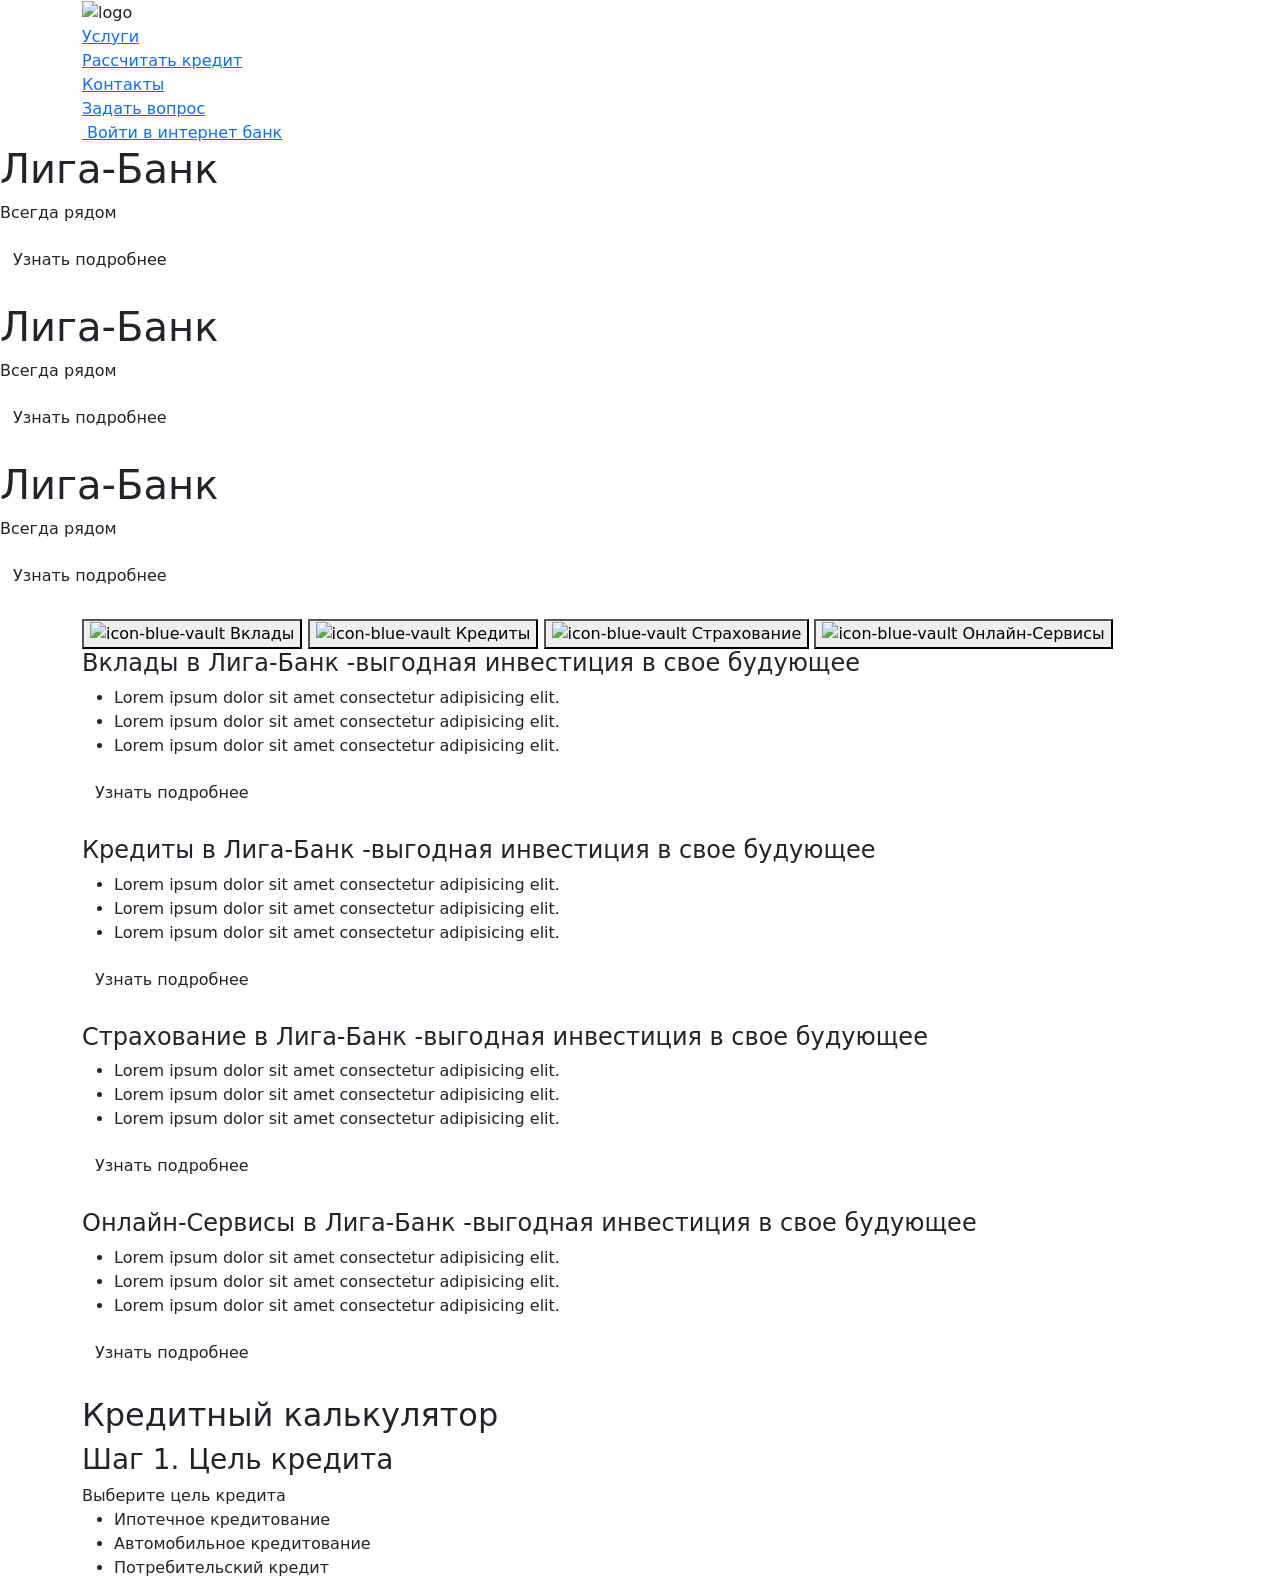
==== index.html @ d8b1f9e7 "Add files via upload" ====
<!DOCTYPE html>
<html lang="en">

<head>
    <meta charset="UTF-8">
    <meta http-equiv="X-UA-Compatible" content="IE=edge">
    <meta name="viewport" content="width=device-width, initial-scale=1.0">
    <title>liga-bank</title>
    <link href="https://cdn.jsdelivr.net/npm/bootstrap@5.0.2/dist/css/bootstrap.min.css" rel="stylesheet"
        integrity="sha384-EVSTQN3/azprG1Anm3QDgpJLIm9Nao0Yz1ztcQTwFspd3yD65VohhpuuCOmLASjC" crossorigin="anonymous">
    <link rel="stylesheet" href="/assets/style/index.css">

</head>

<body>
    <div class="header">
        <div class="header-nav">
            <div class="container">
                <div class="logo">
                    <img src="/assets/images/svg/logo.svg" alt="logo">
                </div>
                <div class="menu-btns">
                    <div class="menu-item">
                        <a href="#" class="nav">Услуги</a>
                    </div>
                    <div class="menu-item">
                        <a href="#" class="nav">Рассчитать кредит</a>
                    </div>
                    <div class="menu-item">
                        <a href="#" class="nav">Контакты</a>
                    </div>
                    <div class="menu-item">
                        <a href="#" class="nav">Задать вопрос</a>
                    </div>
                </div>
                <div class="log-in-btn">
                    <a href="#">
                        <img src="/assets/images/svg/mobile.svg" alt="" srcset="">
                        Войти в интернет банк
                    </a>
                </div>
            </div>
        </div>

        <div class="header-content">
            <!-- <div id="carouselExampleIndicators" class="carousel slide" data-ride="carousel">
                <ol class="carousel-indicators">
                    <li data-target="#carouselExampleIndicators" data-slide-to="0" class="active"></li>
                    <li data-target="#carouselExampleIndicators" data-slide-to="1"></li>
                    <li data-target="#carouselExampleIndicators" data-slide-to="2"></li>
                </ol>
                <div class="carousel-inner">
                    <div class="carousel-item active">
                        <img class="d-block w-100" src="/assets/images/bg-map@1x.jpg" alt="First slide">
                    </div>
                    <div class="carousel-item">
                        <img class="d-block w-100" src="/assets/images/bg-map@1x.jpg" alt="Second slide">
                    </div>
                    <div class="carousel-item">
                        <img class="d-block w-100" src="/assets/images/bg-map@1x.jpg" alt="Third slide">
                    </div>
                </div>
                <a class="carousel-control-prev" href="#carouselExampleIndicators" role="button" data-slide="prev">
                    <span class="carousel-control-prev-icon" aria-hidden="true"></span>
                 </a>
                <a class="carousel-control-next" href="#carouselExampleIndicators" role="button" data-slide="next">
                    <span class="carousel-control-next-icon" aria-hidden="true"></span>
                 </a>
            </div> -->

            <swiper-container class="mySwiper" init="false">
                <swiper-slide>
                    <div class="slider-block">
                        <div class="slider-block-left">
                            <h1>Лига-Банк</h1>
                            <p class="subtitle">Всегда рядом</p>
                            <div class="btn blue-btn">
                                Узнать подробнее
                            </div>
                        </div>
                        <img src="/assets/images/slider-bg-girl@2x.jpg" alt="" srcset="">
                    </div>
                </swiper-slide>
                <swiper-slide>
                    <div class="slider-block">
                        <div class="slider-block-left">
                            <h1>Лига-Банк</h1>
                            <p class="subtitle">Всегда рядом</p>
                            <div class="btn blue-btn">
                                Узнать подробнее
                            </div>
                        </div>
                        <img src="/assets/images/slider-bg-girl@2x.jpg" alt="" srcset="">
                    </div>
                </swiper-slide>
                <swiper-slide>
                    <div class="slider-block">
                        <div class="slider-block-left">
                            <h1>Лига-Банк</h1>
                            <p class="subtitle">Всегда рядом</p>
                            <div class="btn blue-btn">
                                Узнать подробнее
                            </div>
                        </div>
                        <img src="/assets/images/slider-bg-girl@2x.jpg" alt="" srcset="">
                    </div>
                </swiper-slide>
            </swiper-container>


        </div>
    </div>

    <div class="tab-container">
        <div class="container">
            <div class="tab">
                <button class="tablinks" onclick="openCity(event, 'Vklad')" id="defaultOpen">
                    <img src="/assets/images/svg/icon-blue-vault.svg" alt="icon-blue-vault" srcset="">
                    Вклады
                </button>
                <button class="tablinks" onclick="openCity(event, 'Credit')">
                    <img src="/assets/images/svg/icon-blue-cards.svg" alt="icon-blue-vault" srcset="">
                    Кредиты
                </button>
                <button class="tablinks" onclick="openCity(event, 'strahovanie')">
                    <img src="/assets/images/svg/icon-blue-security.svg" alt="icon-blue-vault" srcset="">
                    Страхование
                </button>
                <button class="tablinks" onclick="openCity(event, 'online')">
                    <img src="/assets/images/svg/icon-blue-phone.svg" alt="icon-blue-vault" srcset="">
                    Онлайн-Сервисы
                </button>
            </div>

            <div id="Vklad" class="tabcontent">
                <div class="tab-content-block">
                    <div class="left-area-tab-content">
                        <h4>Вклады в Лига-Банк -выгодная инвестиция в свое будующее</h4>
                        <ul>
                            <li>Lorem ipsum dolor sit amet consectetur adipisicing elit. </li>
                            <li>Lorem ipsum dolor sit amet consectetur adipisicing elit. </li>
                            <li>Lorem ipsum dolor sit amet consectetur adipisicing elit. </li>
                        </ul>
                        <div class="btn blue-btn">
                            Узнать подробнее
                        </div>
                    </div>
                    <img src="/assets/images/content/tab-piggybank-desctop@2x.webp" alt="">

                </div>
            </div>

            <div id="Credit" class="tabcontent">
                <div class="tab-content-block">
                    <div class="left-area-tab-content">
                        <h4>Кредиты в Лига-Банк -выгодная инвестиция в свое будующее</h4>
                        <ul>
                            <li>Lorem ipsum dolor sit amet consectetur adipisicing elit. </li>
                            <li>Lorem ipsum dolor sit amet consectetur adipisicing elit. </li>
                            <li>Lorem ipsum dolor sit amet consectetur adipisicing elit. </li>
                        </ul>
                        <div class="btn blue-btn">
                            Узнать подробнее
                        </div>
                    </div>
                    <img src="/assets/images/content/tab-piggybank-desctop@2x.webp" alt="">

                </div>
            </div>

            <div id="strahovanie" class="tabcontent">
                <div class="tab-content-block">
                    <div class="left-area-tab-content">
                        <h4>Страхование в Лига-Банк -выгодная инвестиция в свое будующее</h4>
                        <ul>
                            <li>Lorem ipsum dolor sit amet consectetur adipisicing elit. </li>
                            <li>Lorem ipsum dolor sit amet consectetur adipisicing elit. </li>
                            <li>Lorem ipsum dolor sit amet consectetur adipisicing elit. </li>
                        </ul>
                        <div class="btn blue-btn">
                            Узнать подробнее
                        </div>
                    </div>
                    <img src="/assets/images/content/tab-piggybank-desctop@2x.webp" alt="">

                </div>
            </div>
            <div id="online" class="tabcontent">
                <div class="tab-content-block">
                    <div class="left-area-tab-content">
                        <h4> Онлайн-Сервисы в Лига-Банк -выгодная инвестиция в свое будующее</h4>
                        <ul>
                            <li>Lorem ipsum dolor sit amet consectetur adipisicing elit. </li>
                            <li>Lorem ipsum dolor sit amet consectetur adipisicing elit. </li>
                            <li>Lorem ipsum dolor sit amet consectetur adipisicing elit. </li>
                        </ul>
                        <div class="btn blue-btn">
                            Узнать подробнее
                        </div>
                    </div>
                    <img src="/assets/images/content/tab-piggybank-desctop@2x.webp" alt="">

                </div>
            </div>
        </div>
    </div>
    <div class="container calc" id="calc">
        <h2>Кредитный калькулятор</h2>

        <div class="calc__flex" id="calc__flex">
            <!-- Шаги калькулятора -->
            <div class="calc__step">


                <!-- Шаг 1 -->
                <div class="calc__step-target">
                    <h3>Шаг 1. Цель кредита</h3>

                    <div class="dropdown">
                        <span>Выберите цель кредита</span>
                        <input type="hidden" id="dropdown-input">
                        <ul class="dropdown__menu">
                            <li id="credit-realty">Ипотечное кредитование</li>
                            <li id="credit-auto">Автомобильное кредитование</li>
                            <li id="credit-user">Потребительский кредит</li>
                        </ul>
                    </div>

                </div>

                <!-- Шаг 2 -->
                <div class="calc__step-parametrs visually-hidden" id="calc-step2">
                    <h3>Шаг 2. Введите параметры кредита</h3>

                    <div class="calc__step-parametrs-wrap">
                        <p id="calc-title"></p>
                        <!-- <div class=""> -->
                        <div class="calc__step-parametrs-input">
                            <button class="calc__step-parametrs-minus" id="calc-minus">&minus;</button>
                            <button class="calc__step-parametrs-plus" id="calc-plus">&plus;</button>
                            <input type="number" id="calc-realty" placeholder="2 000 000 рублей">
                        </div>
                        <span id="calc-realty-error"></span>
                        <!-- </div> -->
                        <span id="calc-cost"></span>
                    </div>

                    <div class="calc__firstpay-wrap" id="calc-firstpay-wrap">
                        <p>Первоначальный взнос</p>
                        <input type="number" id="calc-firstpay" placeholder="200 000 рублей">
                        <input type="range" id="calc-firstpay-range">
                        <span id="calc-firstpay-value"></span>
                        <span>%</span>
                    </div>

                    <div class="calc__step-date">
                        <p>Срок кредитования</p>
                        <input id="calc-date" type="text" placeholder="5 лет">
                        <input id="calc-date-range" type="range">
                        <div class="calc__step-date-value">
                            <span id="calc-date-first">лет</span>
                            <span id="calc-date-last">30лет</span>
                        </div>

                    </div>

                    <div class="calc__step-checkbox">
                        <input type="checkbox" id="calc-extra-capital">
                        <label for="calc-extra-capital">Использовать материнский капитал</label>
                    </div>
                    <div class="calc__step-checkbox">
                        <input type="checkbox" id="calc-extra-kacko">
                        <label for="calc-extra-kacko">Оформить КАСКО в нашем банке</label>
                    </div>
                    <div class="calc__step-checkbox">
                        <input type="checkbox" id="calc-extra-life">
                        <label for="calc-extra-life">Оформить Страхование жизни в нашем банке</label>
                    </div>
                    <div class="calc__step-checkbox">
                        <input type="checkbox" id="calc-extra-project">
                        <label for="calc-extra-project">Участник зарплатного проекта нашего банка</label>
                    </div>
                </div>
            </div>

            <!-- Наше предложение SUCCESS-->
            <div class="calc__offer-success visually-hidden" id="offer-success">
                <h3>Наше предложение</h3>

                <div class="calc__offer-wrap">
                    <div class="calc__offer-item">
                        <p id="calc-offer-sum"> </p>
                        <span id="offer-success-text"></span>
                    </div>

                    <div class="calc__offer-item">
                        <p id="calc-offer-proc"> </p>
                        <span>Процентная ставка</span>
                    </div>

                    <div class="calc__offer-item">
                        <p id="calc-offer-monthpay"></p>
                        <span>Ежемесячный платеж</span>
                    </div>

                    <div class="calc__offer-item">
                        <p id="calc-offer-monthprofit"></p>
                        <span>Необходимый доход</span>
                    </div>
                </div>

                <button class="btn calc__offer-btn" id="offer-btn">Оформить заявку</button>
            </div>

            <!-- Наше предложение FAILED-->
            <div class="calc__offer-failed visually-hidden" id="offer-failed">
                <p id="offer-failed-text"></p>
                <span>Попробуйте использовать другие параметры для расчета</span>
            </div>
        </div>

        <!-- Шаг 3 -->
        <div class="calc__request visually-hidden" id="request">
            <h3>Шаг 3. Оформление заявки</h3>

            <div class="calc__request-wrap" id="request-wrap"></div>

            <!-- Форма для обратной связи -->
            <div class="calc__request-form">
                <form action="#" id="request-form">
                    <label for="name"></label>
                    <input id="name" type="text" placeholder="ФИО" required="">

                    <label for="phone"></label>
                    <input id="phone" type="tel" placeholder="Телефон" required="">

                    <label for="email"></label>
                    <input id="email" type="email" placeholder="E-mail" required="">
                    <button class="btn calc__request-btn" id="request-btn" type="submit">Отправить</button>
                </form>
            </div>
        </div>

        <!-- Спасибо за обращение -->
        <div class="calc__overlay visually-hidden" id="offer-overlay">
            <div class="calc__overlay-close" id="close-overlay"></div>
            <p>Спасибо за обращение в наш банк.</p>
            <span>Наш менеджер скоро свяжется с вами по указанному номеру телефона.</span>
        </div>
    </div>

    <script src="/assets/script/index.js"></script>
    <script src="https://cdn.jsdelivr.net/npm/swiper@11/swiper-element-bundle.min.js"></script>
    <script>
        const swiperEl = document.querySelector('swiper-container')

        const params = {
            injectStyles: [`
          .swiper-pagination-bullet {
            width: 10px;
            height: 10px;
            text-align: center;
            line-height: 20px;
            font-size: 12px;
            color: #000;
            opacity: 1;
            background: rgba(0, 0, 0, 0.2);
          }
    
          .swiper-pagination-bullet-active {
            color: #fff;
            background: #007aff;
          }
          `],
            pagination: {
                clickable: true,
                renderBullet: function (index, className) {
                    return '<span class="' + className + '">' + "</span>";
                },
            },
        }

        Object.assign(swiperEl, params)

        swiperEl.initialize();
    </script>
    <script src="https://cdn.jsdelivr.net/npm/popper.js@1.12.9/dist/umd/popper.min.js"
        integrity="sha384-ApNbgh9B+Y1QKtv3Rn7W3mgPxhU9K/ScQsAP7hUibX39j7fakFPskvXusvfa0b4Q"
        crossorigin="anonymous"></script>
    <script src="https://cdn.jsdelivr.net/npm/bootstrap@4.0.0/dist/js/bootstrap.min.js"
        integrity="sha384-JZR6Spejh4U02d8jOt6vLEHfe/JQGiRRSQQxSfFWpi1MquVdAyjUar5+76PVCmYl"
        crossorigin="anonymous"></script>
    <script src="https://cdn.jsdelivr.net/npm/swiper@11/swiper-element-bundle.min.js"></script>

</body>

</html>
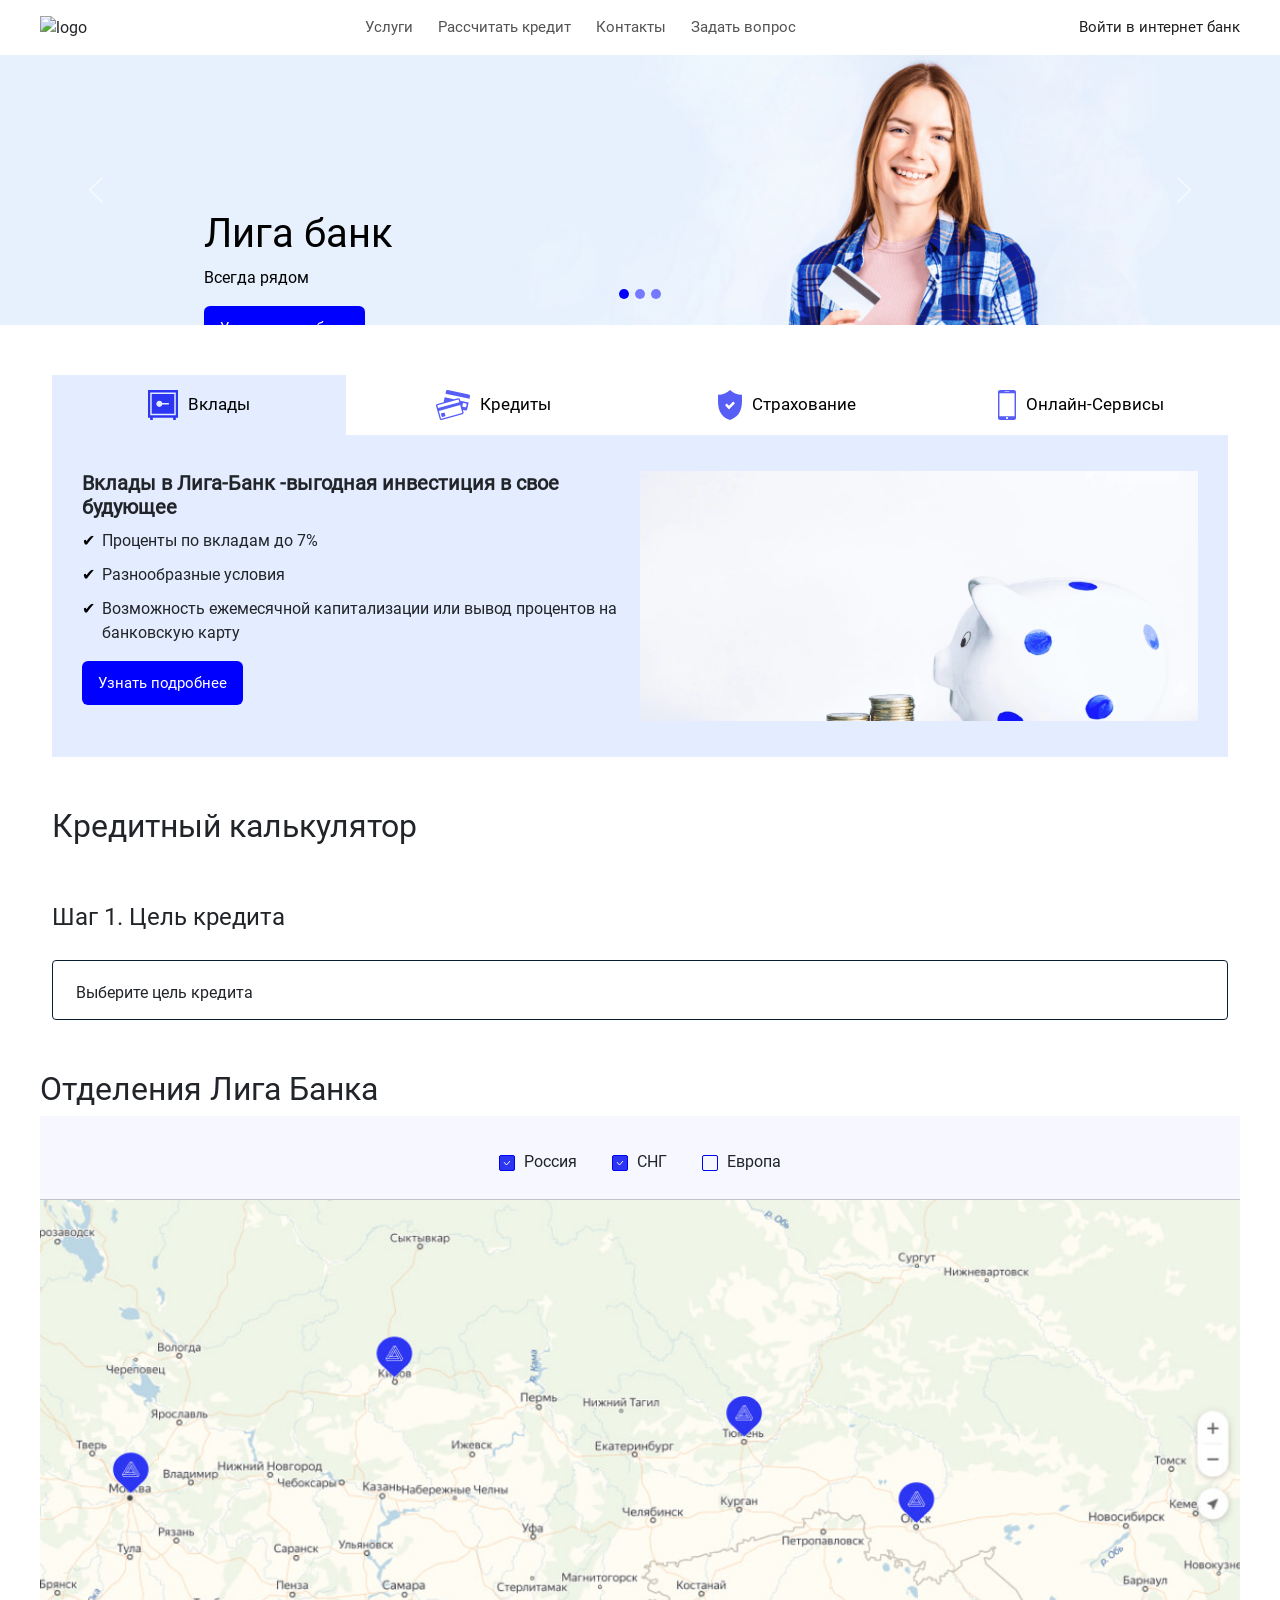
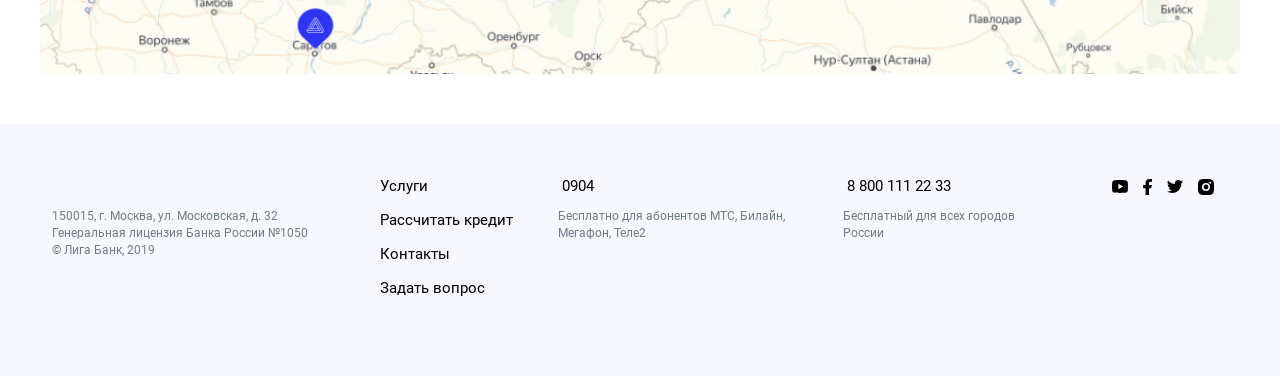
==== commit 1b4a716b: "Add files via upload" ====
--- a/index.html
+++ b/index.html
@@ -1,397 +1,626 @@
-<!DOCTYPE html>
-<html lang="en">
-
-<head>
-    <meta charset="UTF-8">
-    <meta http-equiv="X-UA-Compatible" content="IE=edge">
-    <meta name="viewport" content="width=device-width, initial-scale=1.0">
-    <title>liga-bank</title>
-    <link href="https://cdn.jsdelivr.net/npm/bootstrap@5.0.2/dist/css/bootstrap.min.css" rel="stylesheet"
-        integrity="sha384-EVSTQN3/azprG1Anm3QDgpJLIm9Nao0Yz1ztcQTwFspd3yD65VohhpuuCOmLASjC" crossorigin="anonymous">
-    <link rel="stylesheet" href="/assets/style/index.css">
-
-</head>
-
-<body>
-    <div class="header">
-        <div class="header-nav">
-            <div class="container">
-                <div class="logo">
-                    <img src="/assets/images/svg/logo.svg" alt="logo">
-                </div>
-                <div class="menu-btns">
-                    <div class="menu-item">
-                        <a href="#" class="nav">Услуги</a>
-                    </div>
-                    <div class="menu-item">
-                        <a href="#" class="nav">Рассчитать кредит</a>
-                    </div>
-                    <div class="menu-item">
-                        <a href="#" class="nav">Контакты</a>
-                    </div>
-                    <div class="menu-item">
-                        <a href="#" class="nav">Задать вопрос</a>
-                    </div>
-                </div>
-                <div class="log-in-btn">
-                    <a href="#">
-                        <img src="/assets/images/svg/mobile.svg" alt="" srcset="">
-                        Войти в интернет банк
-                    </a>
-                </div>
-            </div>
-        </div>
-
-        <div class="header-content">
-            <!-- <div id="carouselExampleIndicators" class="carousel slide" data-ride="carousel">
-                <ol class="carousel-indicators">
-                    <li data-target="#carouselExampleIndicators" data-slide-to="0" class="active"></li>
-                    <li data-target="#carouselExampleIndicators" data-slide-to="1"></li>
-                    <li data-target="#carouselExampleIndicators" data-slide-to="2"></li>
-                </ol>
-                <div class="carousel-inner">
-                    <div class="carousel-item active">
-                        <img class="d-block w-100" src="/assets/images/bg-map@1x.jpg" alt="First slide">
-                    </div>
-                    <div class="carousel-item">
-                        <img class="d-block w-100" src="/assets/images/bg-map@1x.jpg" alt="Second slide">
-                    </div>
-                    <div class="carousel-item">
-                        <img class="d-block w-100" src="/assets/images/bg-map@1x.jpg" alt="Third slide">
-                    </div>
-                </div>
-                <a class="carousel-control-prev" href="#carouselExampleIndicators" role="button" data-slide="prev">
-                    <span class="carousel-control-prev-icon" aria-hidden="true"></span>
-                 </a>
-                <a class="carousel-control-next" href="#carouselExampleIndicators" role="button" data-slide="next">
-                    <span class="carousel-control-next-icon" aria-hidden="true"></span>
-                 </a>
-            </div> -->
-
-            <swiper-container class="mySwiper" init="false">
-                <swiper-slide>
-                    <div class="slider-block">
-                        <div class="slider-block-left">
-                            <h1>Лига-Банк</h1>
-                            <p class="subtitle">Всегда рядом</p>
-                            <div class="btn blue-btn">
-                                Узнать подробнее
-                            </div>
-                        </div>
-                        <img src="/assets/images/slider-bg-girl@2x.jpg" alt="" srcset="">
-                    </div>
-                </swiper-slide>
-                <swiper-slide>
-                    <div class="slider-block">
-                        <div class="slider-block-left">
-                            <h1>Лига-Банк</h1>
-                            <p class="subtitle">Всегда рядом</p>
-                            <div class="btn blue-btn">
-                                Узнать подробнее
-                            </div>
-                        </div>
-                        <img src="/assets/images/slider-bg-girl@2x.jpg" alt="" srcset="">
-                    </div>
-                </swiper-slide>
-                <swiper-slide>
-                    <div class="slider-block">
-                        <div class="slider-block-left">
-                            <h1>Лига-Банк</h1>
-                            <p class="subtitle">Всегда рядом</p>
-                            <div class="btn blue-btn">
-                                Узнать подробнее
-                            </div>
-                        </div>
-                        <img src="/assets/images/slider-bg-girl@2x.jpg" alt="" srcset="">
-                    </div>
-                </swiper-slide>
-            </swiper-container>
-
-
-        </div>
-    </div>
-
-    <div class="tab-container">
-        <div class="container">
-            <div class="tab">
-                <button class="tablinks" onclick="openCity(event, 'Vklad')" id="defaultOpen">
-                    <img src="/assets/images/svg/icon-blue-vault.svg" alt="icon-blue-vault" srcset="">
-                    Вклады
-                </button>
-                <button class="tablinks" onclick="openCity(event, 'Credit')">
-                    <img src="/assets/images/svg/icon-blue-cards.svg" alt="icon-blue-vault" srcset="">
-                    Кредиты
-                </button>
-                <button class="tablinks" onclick="openCity(event, 'strahovanie')">
-                    <img src="/assets/images/svg/icon-blue-security.svg" alt="icon-blue-vault" srcset="">
-                    Страхование
-                </button>
-                <button class="tablinks" onclick="openCity(event, 'online')">
-                    <img src="/assets/images/svg/icon-blue-phone.svg" alt="icon-blue-vault" srcset="">
-                    Онлайн-Сервисы
-                </button>
-            </div>
-
-            <div id="Vklad" class="tabcontent">
-                <div class="tab-content-block">
-                    <div class="left-area-tab-content">
-                        <h4>Вклады в Лига-Банк -выгодная инвестиция в свое будующее</h4>
-                        <ul>
-                            <li>Lorem ipsum dolor sit amet consectetur adipisicing elit. </li>
-                            <li>Lorem ipsum dolor sit amet consectetur adipisicing elit. </li>
-                            <li>Lorem ipsum dolor sit amet consectetur adipisicing elit. </li>
-                        </ul>
-                        <div class="btn blue-btn">
-                            Узнать подробнее
-                        </div>
-                    </div>
-                    <img src="/assets/images/content/tab-piggybank-desctop@2x.webp" alt="">
-
-                </div>
-            </div>
-
-            <div id="Credit" class="tabcontent">
-                <div class="tab-content-block">
-                    <div class="left-area-tab-content">
-                        <h4>Кредиты в Лига-Банк -выгодная инвестиция в свое будующее</h4>
-                        <ul>
-                            <li>Lorem ipsum dolor sit amet consectetur adipisicing elit. </li>
-                            <li>Lorem ipsum dolor sit amet consectetur adipisicing elit. </li>
-                            <li>Lorem ipsum dolor sit amet consectetur adipisicing elit. </li>
-                        </ul>
-                        <div class="btn blue-btn">
-                            Узнать подробнее
-                        </div>
-                    </div>
-                    <img src="/assets/images/content/tab-piggybank-desctop@2x.webp" alt="">
-
-                </div>
-            </div>
-
-            <div id="strahovanie" class="tabcontent">
-                <div class="tab-content-block">
-                    <div class="left-area-tab-content">
-                        <h4>Страхование в Лига-Банк -выгодная инвестиция в свое будующее</h4>
-                        <ul>
-                            <li>Lorem ipsum dolor sit amet consectetur adipisicing elit. </li>
-                            <li>Lorem ipsum dolor sit amet consectetur adipisicing elit. </li>
-                            <li>Lorem ipsum dolor sit amet consectetur adipisicing elit. </li>
-                        </ul>
-                        <div class="btn blue-btn">
-                            Узнать подробнее
-                        </div>
-                    </div>
-                    <img src="/assets/images/content/tab-piggybank-desctop@2x.webp" alt="">
-
-                </div>
-            </div>
-            <div id="online" class="tabcontent">
-                <div class="tab-content-block">
-                    <div class="left-area-tab-content">
-                        <h4> Онлайн-Сервисы в Лига-Банк -выгодная инвестиция в свое будующее</h4>
-                        <ul>
-                            <li>Lorem ipsum dolor sit amet consectetur adipisicing elit. </li>
-                            <li>Lorem ipsum dolor sit amet consectetur adipisicing elit. </li>
-                            <li>Lorem ipsum dolor sit amet consectetur adipisicing elit. </li>
-                        </ul>
-                        <div class="btn blue-btn">
-                            Узнать подробнее
-                        </div>
-                    </div>
-                    <img src="/assets/images/content/tab-piggybank-desctop@2x.webp" alt="">
-
-                </div>
-            </div>
-        </div>
-    </div>
-    <div class="container calc" id="calc">
-        <h2>Кредитный калькулятор</h2>
-
-        <div class="calc__flex" id="calc__flex">
-            <!-- Шаги калькулятора -->
-            <div class="calc__step">
-
-
-                <!-- Шаг 1 -->
-                <div class="calc__step-target">
-                    <h3>Шаг 1. Цель кредита</h3>
-
-                    <div class="dropdown">
-                        <span>Выберите цель кредита</span>
-                        <input type="hidden" id="dropdown-input">
-                        <ul class="dropdown__menu">
-                            <li id="credit-realty">Ипотечное кредитование</li>
-                            <li id="credit-auto">Автомобильное кредитование</li>
-                            <li id="credit-user">Потребительский кредит</li>
-                        </ul>
-                    </div>
-
-                </div>
-
-                <!-- Шаг 2 -->
-                <div class="calc__step-parametrs visually-hidden" id="calc-step2">
-                    <h3>Шаг 2. Введите параметры кредита</h3>
-
-                    <div class="calc__step-parametrs-wrap">
-                        <p id="calc-title"></p>
-                        <!-- <div class=""> -->
-                        <div class="calc__step-parametrs-input">
-                            <button class="calc__step-parametrs-minus" id="calc-minus">&minus;</button>
-                            <button class="calc__step-parametrs-plus" id="calc-plus">&plus;</button>
-                            <input type="number" id="calc-realty" placeholder="2 000 000 рублей">
-                        </div>
-                        <span id="calc-realty-error"></span>
-                        <!-- </div> -->
-                        <span id="calc-cost"></span>
-                    </div>
-
-                    <div class="calc__firstpay-wrap" id="calc-firstpay-wrap">
-                        <p>Первоначальный взнос</p>
-                        <input type="number" id="calc-firstpay" placeholder="200 000 рублей">
-                        <input type="range" id="calc-firstpay-range">
-                        <span id="calc-firstpay-value"></span>
-                        <span>%</span>
-                    </div>
-
-                    <div class="calc__step-date">
-                        <p>Срок кредитования</p>
-                        <input id="calc-date" type="text" placeholder="5 лет">
-                        <input id="calc-date-range" type="range">
-                        <div class="calc__step-date-value">
-                            <span id="calc-date-first">лет</span>
-                            <span id="calc-date-last">30лет</span>
-                        </div>
-
-                    </div>
-
-                    <div class="calc__step-checkbox">
-                        <input type="checkbox" id="calc-extra-capital">
-                        <label for="calc-extra-capital">Использовать материнский капитал</label>
-                    </div>
-                    <div class="calc__step-checkbox">
-                        <input type="checkbox" id="calc-extra-kacko">
-                        <label for="calc-extra-kacko">Оформить КАСКО в нашем банке</label>
-                    </div>
-                    <div class="calc__step-checkbox">
-                        <input type="checkbox" id="calc-extra-life">
-                        <label for="calc-extra-life">Оформить Страхование жизни в нашем банке</label>
-                    </div>
-                    <div class="calc__step-checkbox">
-                        <input type="checkbox" id="calc-extra-project">
-                        <label for="calc-extra-project">Участник зарплатного проекта нашего банка</label>
-                    </div>
-                </div>
-            </div>
-
-            <!-- Наше предложение SUCCESS-->
-            <div class="calc__offer-success visually-hidden" id="offer-success">
-                <h3>Наше предложение</h3>
-
-                <div class="calc__offer-wrap">
-                    <div class="calc__offer-item">
-                        <p id="calc-offer-sum"> </p>
-                        <span id="offer-success-text"></span>
-                    </div>
-
-                    <div class="calc__offer-item">
-                        <p id="calc-offer-proc"> </p>
-                        <span>Процентная ставка</span>
-                    </div>
-
-                    <div class="calc__offer-item">
-                        <p id="calc-offer-monthpay"></p>
-                        <span>Ежемесячный платеж</span>
-                    </div>
-
-                    <div class="calc__offer-item">
-                        <p id="calc-offer-monthprofit"></p>
-                        <span>Необходимый доход</span>
-                    </div>
-                </div>
-
-                <button class="btn calc__offer-btn" id="offer-btn">Оформить заявку</button>
-            </div>
-
-            <!-- Наше предложение FAILED-->
-            <div class="calc__offer-failed visually-hidden" id="offer-failed">
-                <p id="offer-failed-text"></p>
-                <span>Попробуйте использовать другие параметры для расчета</span>
-            </div>
-        </div>
-
-        <!-- Шаг 3 -->
-        <div class="calc__request visually-hidden" id="request">
-            <h3>Шаг 3. Оформление заявки</h3>
-
-            <div class="calc__request-wrap" id="request-wrap"></div>
-
-            <!-- Форма для обратной связи -->
-            <div class="calc__request-form">
-                <form action="#" id="request-form">
-                    <label for="name"></label>
-                    <input id="name" type="text" placeholder="ФИО" required="">
-
-                    <label for="phone"></label>
-                    <input id="phone" type="tel" placeholder="Телефон" required="">
-
-                    <label for="email"></label>
-                    <input id="email" type="email" placeholder="E-mail" required="">
-                    <button class="btn calc__request-btn" id="request-btn" type="submit">Отправить</button>
-                </form>
-            </div>
-        </div>
-
-        <!-- Спасибо за обращение -->
-        <div class="calc__overlay visually-hidden" id="offer-overlay">
-            <div class="calc__overlay-close" id="close-overlay"></div>
-            <p>Спасибо за обращение в наш банк.</p>
-            <span>Наш менеджер скоро свяжется с вами по указанному номеру телефона.</span>
-        </div>
-    </div>
-
-    <script src="/assets/script/index.js"></script>
-    <script src="https://cdn.jsdelivr.net/npm/swiper@11/swiper-element-bundle.min.js"></script>
-    <script>
-        const swiperEl = document.querySelector('swiper-container')
-
-        const params = {
-            injectStyles: [`
-          .swiper-pagination-bullet {
-            width: 10px;
-            height: 10px;
-            text-align: center;
-            line-height: 20px;
-            font-size: 12px;
-            color: #000;
-            opacity: 1;
-            background: rgba(0, 0, 0, 0.2);
-          }
-    
-          .swiper-pagination-bullet-active {
-            color: #fff;
-            background: #007aff;
-          }
-          `],
-            pagination: {
-                clickable: true,
-                renderBullet: function (index, className) {
-                    return '<span class="' + className + '">' + "</span>";
-                },
-            },
-        }
-
-        Object.assign(swiperEl, params)
-
-        swiperEl.initialize();
-    </script>
-    <script src="https://cdn.jsdelivr.net/npm/popper.js@1.12.9/dist/umd/popper.min.js"
-        integrity="sha384-ApNbgh9B+Y1QKtv3Rn7W3mgPxhU9K/ScQsAP7hUibX39j7fakFPskvXusvfa0b4Q"
-        crossorigin="anonymous"></script>
-    <script src="https://cdn.jsdelivr.net/npm/bootstrap@4.0.0/dist/js/bootstrap.min.js"
-        integrity="sha384-JZR6Spejh4U02d8jOt6vLEHfe/JQGiRRSQQxSfFWpi1MquVdAyjUar5+76PVCmYl"
-        crossorigin="anonymous"></script>
-    <script src="https://cdn.jsdelivr.net/npm/swiper@11/swiper-element-bundle.min.js"></script>
-
-</body>
-
+<!DOCTYPE html>
+<html lang="en">
+
+<head>
+  <meta charset="UTF-8">
+  <meta http-equiv="X-UA-Compatible" content="IE=edge">
+  <meta name="viewport" content="width=device-width, initial-scale=1.0">
+  <title>liga-bank</title>
+  <link href="https://cdn.jsdelivr.net/npm/bootstrap@5.0.2/dist/css/bootstrap.min.css" rel="stylesheet"
+    integrity="sha384-EVSTQN3/azprG1Anm3QDgpJLIm9Nao0Yz1ztcQTwFspd3yD65VohhpuuCOmLASjC" crossorigin="anonymous">
+
+  <link href="https://cdn.jsdelivr.net/npm/bootstrap@5.0.2/dist/css/bootstrap.min.css" rel="stylesheet"
+    integrity="sha384-EVSTQN3/azprG1Anm3QDgpJLIm9Nao0Yz1ztcQTwFspd3yD65VohhpuuCOmLASjC" crossorigin="anonymous">
+  <link rel="stylesheet" href="style/index.css">
+  <link rel="stylesheet" href="style/calk.css">
+  <link rel="stylesheet" href="style/modal.css">
+
+</head>
+
+<body>
+  <div class="overlay visually-hidden" id="overlay"></div>
+
+  <div class="header">
+
+
+
+    <div class="header-nav">
+      <div class="container">
+        <div class="logo">
+          <img src="images/svg/logo.svg" alt="logo">
+        </div>
+
+        <div class="menu-btns">
+          <div class="menu-item">
+            <a href="#tab-container" class="nav">Услуги</a>
+          </div>
+          <div class="menu-item">
+            <a href="#calc" class="nav">Рассчитать кредит</a>
+          </div>
+          <div class="menu-item">
+            <a href="#departments" class="nav">Контакты</a>
+          </div>
+          <div class="menu-item">
+            <a href="#" class="nav">Задать вопрос</a>
+          </div>
+        </div>
+        <div class="log-in-btn" id="enter-cabinet">
+          <a href="#">
+            <img src="images/svg/mobile.svg" alt="" srcset="">
+            <span id="log-in-text"> Войти в интернет банк</span>
+          </a>
+        </div>
+
+        <input id="menu__toggle" type="checkbox" />
+        <label class="menu__btn" for="menu__toggle">
+          <span>
+            <svg class="ham hamRotate ham1" viewBox="0 0 100 100" width="80" onclick="this.classList.toggle('active')">
+              <path class="line top"
+                d="m 30,33 h 40 c 0,0 9.044436,-0.654587 9.044436,-8.508902 0,-7.854315 -8.024349,-11.958003 -14.89975,-10.85914 -6.875401,1.098863 -13.637059,4.171617 -13.637059,16.368042 v 40" />
+              <path class="line middle" d="m 30,50 h 40" />
+              <path class="line bottom"
+                d="m 30,67 h 40 c 12.796276,0 15.357889,-11.717785 15.357889,-26.851538 0,-15.133752 -4.786586,-27.274118 -16.667516,-27.274118 -11.88093,0 -18.499247,6.994427 -18.435284,17.125656 l 0.252538,40" />
+            </svg>
+          </span>
+        </label>
+
+        <ul class="menu__box">
+          <li class="manu-item">
+            <a data-link="about">О нас</a>
+          </li>
+          <li class="manu-item">
+            <a data-link="products">Услуги</a>
+          </li>
+          <li class="manu-item">
+            <a data-link="price">Прайс</a>
+          </li>
+          <li class="manu-item">
+            <a data-link="reviews">Отзывы</a>
+          </li>
+        </ul>
+      </div>
+    </div>
+
+    <div class="header-content">
+
+      <!-- <swiper-container class="mySwiper " init="false">
+                <swiper-slide id="firstSlide">
+                    <div class="slider-block">
+                        <div class="slider-block-left">
+                            <h1>Лига-Банк</h1>
+                            <p class="subtitle">Всегда рядом</p>
+                            <div class="btn blue-btn">
+                                Узнать подробнее
+                            </div>
+                        </div>
+                        <img src="images/slider-bg-girl@2x.jpg" alt="" srcset="">
+                    </div>
+                </swiper-slide id="secondSlide">
+                <swiper-slide>
+                    <div class="slider-block">
+                        <div class="slider-block-left">
+                            <h1>Лига-Банк</h1>
+                            <p class="subtitle">Всегда рядом</p>
+                            <div class="btn blue-btn">
+                                Узнать подробнее
+                            </div>
+                        </div>
+                        <img src="images/slider-bg-girl@2x.jpg" alt="" srcset="">
+                    </div>
+                </swiper-slide>
+                <swiper-slide id="thirdSlide">
+                    <div class="slider-block">
+                        <div class="slider-block-left">
+                            <h1>Лига-Банк</h1>
+                            <p class="subtitle">Всегда рядом</p>
+                            <div class="btn blue-btn">
+                                Узнать подробнее
+                            </div>
+                        </div>
+                        <img src="images/slider-bg-girl@2x.jpg" alt="" srcset="">
+                    </div>
+                </swiper-slide>
+            </swiper-container> -->
+
+      <div id="slider">
+        <div id="carouselExampleCaptions" class="carousel slide" data-bs-ride="carousel">
+          <div class="carousel-indicators">
+            <button type="button" data-bs-target="#carouselExampleCaptions" data-bs-slide-to="0" class="active"
+              aria-current="true" aria-label="Slide 1"></button>
+            <button type="button" data-bs-target="#carouselExampleCaptions" data-bs-slide-to="1"
+              aria-label="Slide 2"></button>
+            <button type="button" data-bs-target="#carouselExampleCaptions" data-bs-slide-to="2"
+              aria-label="Slide 3"></button>
+          </div>
+          <div class="carousel-inner">
+            <div class="carousel-item active">
+              <img src="./images/slider-bg-girl@1x.jpg" class="d-block w-100" alt="...">
+              <div class="carousel-caption  d-none d-md-block">
+                <div class="slide-content container">
+                  <h1>Лига банк</h1>
+                  <p>Всегда рядом</p>
+                  <div class="btn blue-btn">
+                    Узнать подробнее
+                </div>
+                </div>
+              </div>
+            </div>
+            <div class="carousel-item">
+              <img src="./images/slider-bg-main@1x.jpg" class="d-block w-100" alt="...">
+              <div class="carousel-caption d-none d-md-block">
+                <div class="slide-content container" id="second-slide">
+                  <h1>Лига банк</h1>
+                  <p>Кредиты на любой случай</p>
+                  <div class="btn blue-btn">
+                    Узнать подробнее
+                </div>
+                </div>
+
+              </div>
+            </div>
+            <div class="carousel-item">
+              <img src="./images/slider-bg-man@2x.jpg" class="d-block w-100" alt="...">
+              <div class="carousel-caption d-none d-md-block">
+                <div class="slide-content container">
+                  <h1>Лига банк</h1>
+                  <p>Ваша уверенность в завтрашнем дне</p>
+                </div>
+              </div>
+            </div>
+          </div>
+          <button class="carousel-control-prev" type="button" data-bs-target="#carouselExampleCaptions"
+            data-bs-slide="prev">
+            <span class="carousel-control-prev-icon" aria-hidden="true"></span>
+            <span class="visually-hidden">Previous</span>
+          </button>
+          <button class="carousel-control-next" type="button" data-bs-target="#carouselExampleCaptions"
+            data-bs-slide="next">
+            <span class="carousel-control-next-icon" aria-hidden="true"></span>
+            <span class="visually-hidden">Next</span>
+          </button>
+        </div>
+      </div>
+    </div>
+
+  </div>
+  <!-- Модальное окно -->
+  <div class="modal visually-hidden" id="modal">
+
+    <div class="modal__wrap">
+      <!-- Лого -->
+      <div class="modal__logo">
+        <a class="logo" href="#">
+          <svg width="30" height="27">
+            <use xlink:href="#icon-logo"></use>
+          </svg>
+          <img src="images/svg/logo.svg" alt="" srcset="">
+          <span>интернет-банк</span>
+        </a>
+      </div>
+
+      <div class="modal__close" id="modal-close">
+        <img src="images/svg/close.svg" alt="" srcset="">
+      </div>
+    </div>
+
+    <div class="modal__form">
+      <form action="#" id="modal-form">
+        <label for="login">Логин</label>
+        <input id="login" type="text" required="">
+
+        <label for="password">Пароль</label>
+        <input id="password" type="password" required="">
+        <!-- Иконка -->
+        <svg width="22" height="12" id="show-password">
+          <use xlink:href="#icon-view"></use>
+        </svg>
+        <button class="btn modal__btn" type="submit">Войти</button>
+
+        <a href="#">Забыли пароль?</a>
+
+      </form>
+    </div>
+  </div>
+  <div class="tab-container" id="tab-container">
+    <div class="container">
+      <div class="tab">
+        <button class="tablinks" onclick="openCity(event, 'Vklad')" id="defaultOpen">
+          <img src="images/svg/icon-blue-vault.svg" alt="icon-blue-vault" srcset="">
+          Вклады
+        </button>
+        <button class="tablinks" onclick="openCity(event, 'Credit')">
+          <img src="images/svg/icon-blue-cards.svg" alt="icon-blue-vault" srcset="">
+          Кредиты
+        </button>
+        <button class="tablinks" onclick="openCity(event, 'strahovanie')">
+          <img src="images/svg/icon-blue-security.svg" alt="icon-blue-vault" srcset="">
+          Страхование
+        </button>
+        <button class="tablinks" onclick="openCity(event, 'online')">
+          <img src="images/svg/icon-blue-phone.svg" alt="icon-blue-vault" srcset="">
+          Онлайн-Сервисы
+        </button>
+      </div>
+
+      <div id="Vklad" class="tabcontent">
+        <div class="tab-content-block">
+          <div class="left-area-tab-content">
+            <h4>Вклады в Лига-Банк -выгодная инвестиция в свое будующее</h4>
+            <ul>
+              <li>Проценты по вкладам до 7%</li>
+              <li>Разнообразные условия</li>
+              <li>Возможность ежемесячной капитализации или вывод процентов на банковскую карту</li>
+            </ul>
+            <div class="btn blue-btn">
+              Узнать подробнее
+            </div>
+          </div>
+          <img src="images/content/tab-piggybank-desctop@2x.webp" alt="">
+
+        </div>
+      </div>
+
+      <div id="Credit" class="tabcontent">
+        <div class="tab-content-block">
+          <div class="left-area-tab-content">
+            <h4>Лига Банк выдает кредиты под любые цели</h4>
+            <ul>
+              <li>Ипотечный кредит </li>
+              <li>Автокредит</li>
+              <li>Потребительский кредит</li>
+            </ul>
+            <!-- <div class="btn blue-btn">
+                            Узнать подробнее
+                        </div> -->
+            <p>Рассчитайте ежемесячный платеж и ставку по кредиту воспользовавшись нашим <b><a href="#calc"
+                  style="color: black;">кредитным калькулятором</a></b></p>
+          </div>
+          <img src="images/content/tab-car-desctop@1x.webp" alt="">
+
+        </div>
+      </div>
+
+      <div id="strahovanie" class="tabcontent">
+        <div class="tab-content-block">
+          <div class="left-area-tab-content">
+            <h4>Лига Страхование — застрахуем все что захотите</h4>
+            <ul>
+              <li>Автомобильное страхование</li>
+              <li>Страхование жизни и здоровья</li>
+              <li>Страхование недвижимости</li>
+            </ul>
+            <div class="btn blue-btn">
+              Узнать подробнее
+            </div>
+          </div>
+          <img src="images/content/tab-padlock-desctop@1x.webp" alt="">
+
+        </div>
+      </div>
+      <div id="online" class="tabcontent">
+        <div class="tab-content-block">
+          <div class="left-area-tab-content">
+            <h4>Лига Банк — это огромное количество онлайн-сервисов для вашего удобства</h4>
+            <ul>
+              <li>Мобильный банк, который всегда под рукой</li>
+              <li>Приложение Лига-проездной позволит вам оплачивать билеты по всему миру</li>
+            </ul>
+            <div class="btn blue-btn">
+              Узнать подробнее
+            </div>
+          </div>
+          <img src="images/content/tab-phone-desctop@1x.webp" alt="">
+
+        </div>
+      </div>
+    </div>
+  </div>
+  <div class="container calc " id="calc">
+    <h2>Кредитный калькулятор</h2>
+    <div class="calc__flex" id="calc__flex">
+      <!-- Шаги калькулятора -->
+      <div class="calc__step">
+
+
+        <!-- Шаг 1 -->
+        <div class="calc__step-target">
+          <h3>Шаг 1. Цель кредита</h3>
+          <div class="dropdown">
+            <span>Выберите цель кредита</span>
+            <input type="hidden" id="dropdown-input">
+            <ul class="visually-hidden dropdown__menu">
+              <li id="credit-realty">Ипотечное кредитование</li>
+              <li id="credit-auto">Автомобильное кредитование</li>
+              <li id="credit-user">Потребительский кредит</li>
+            </ul>
+          </div>
+
+        </div>
+
+        <!-- Шаг 2 -->
+        <div class="calc__step-parametrs visually-hidden" id="calc-step2">
+          <h3>Шаг 2. Введите параметры кредита</h3>
+
+          <div class="calc__step-parametrs-wrap">
+            <p id="calc-title"></p>
+            <div class="calc__step-parametrs-input">
+              <button class="calc__step-parametrs-minus" id="calc-minus">&minus;</button>
+              <button class="calc__step-parametrs-plus" id="calc-plus">&plus;</button>
+              <input type="number" id="calc-realty" placeholder="2 000 000 рублей">
+            </div>
+            <span id="calc-realty-error"></span>
+            <span id="calc-cost"></span>
+          </div>
+
+          <div class="calc__firstpay-wrap" id="calc-firstpay-wrap">
+            <p>Первоначальный взнос</p>
+            <input type="number" id="calc-firstpay" placeholder="200 000 рублей">
+            <input type="range" id="calc-firstpay-range">
+            <span id="calc-firstpay-value"></span>
+            <span>%</span>
+          </div>
+
+          <div class="calc__step-date">
+            <p>Срок кредитования</p>
+            <input id="calc-date" type="text" placeholder="5 лет">
+            <input id="calc-date-range" type="range">
+            <div class="calc__step-date-value">
+              <span id="calc-date-first">лет</span>
+              <span id="calc-date-last">30лет</span>
+            </div>
+
+          </div>
+
+          <div class="calc__step-checkbox">
+            <input type="checkbox" id="calc-extra-capital">
+            <label for="calc-extra-capital">Использовать материнский капитал</label>
+          </div>
+          <div class="calc__step-checkbox">
+            <input type="checkbox" id="calc-extra-kacko">
+            <label for="calc-extra-kacko">Оформить КАСКО в нашем банке</label>
+          </div>
+          <div class="calc__step-checkbox">
+            <input type="checkbox" id="calc-extra-life">
+            <label for="calc-extra-life">Оформить Страхование жизни в нашем банке</label>
+          </div>
+          <div class="calc__step-checkbox">
+            <input type="checkbox" id="calc-extra-project">
+            <label for="calc-extra-project">Участник зарплатного проекта нашего банка</label>
+          </div>
+        </div>
+      </div>
+
+      <!-- Наше предложение SUCCESS-->
+      <div class="calc__offer-success visually-hidden" id="offer-success">
+        <h3>Наше предложение</h3>
+
+        <div class="calc__offer-wrap">
+          <div class="calc__offer-item">
+            <p id="calc-offer-sum"> </p>
+            <span id="offer-success-text">Сумма платежа</span>
+          </div>
+
+          <div class="calc__offer-item">
+            <p id="calc-offer-proc"> </p>
+            <span>Процентная ставка</span>
+          </div>
+
+          <div class="calc__offer-item">
+            <p id="calc-offer-monthpay"></p>
+            <span>Ежемесячный платеж</span>
+          </div>
+
+          <div class="calc__offer-item">
+            <p id="calc-offer-monthprofit"></p>
+            <span>Необходимый доход</span>
+          </div>
+        </div>
+
+        <button class="btn calc__offer-btn" id="offer-btn">Оформить заявку</button>
+      </div>
+
+      <!-- Наше предложение FAILED-->
+      <div class="calc__offer-failed  visually-hidden" id="offer-failed">
+        <p id="offer-failed-text"></p>
+        <span>Попробуйте использовать другие параметры для расчета</span>
+      </div>
+    </div>
+
+    <!-- Шаг 3 -->
+    <div class="calc__request  visually-hidden" id="request">
+      <h3>Шаг 3. Оформление заявки</h3>
+
+      <div class="calc__request-wrap" id="request-wrap"></div>
+
+      <!-- Форма для обратной связи -->
+      <div class="calc__request-form">
+        <form action="#" id="request-form">
+          <label for="name"></label>
+          <input id="name" type="text" placeholder="ФИО" required="">
+
+          <label for="phone"></label>
+          <input id="phone" type="tel" placeholder="Телефон" required="">
+
+          <label for="email"></label>
+          <input id="email" type="email" placeholder="E-mail" required="">
+          <button class="btn calc__request-btn" id="request-btn" type="submit">Отправить</button>
+        </form>
+      </div>
+    </div>
+
+    <!-- Спасибо за обращение -->
+    <div class="calc__overlay visually-hidden" id="offer-overlay">
+      <div class="calc__overlay-close" id="close-overlay">
+        <img src="/images/svg/close.svg" alt="" srcset="">
+      </div>
+      <p>Спасибо за обращение в наш банк.</p>
+      <span>Наш менеджер скоро свяжется с вами по указанному номеру телефона.</span>
+    </div>
+  </div>
+  <!-- Карта -->
+  <section class="departments main-content__departments container" id="departments">
+    <h2 class="departments__title">Отделения Лига Банка</h2>
+    <div class="form-departments departments__form">
+      <form id="departments-form">
+        <div class="form-departments__form-field">
+          <input type="checkbox" id="department-russia" name="department" checked>
+          <label for="department-russia" tabindex="0">Россия</label>
+        </div>
+        <div class="form-departments__form-field">
+          <input type="checkbox" id="department-nis" name="department" checked>
+          <label for="department-nis" tabindex="0">СНГ</label>
+        </div>
+        <div class="form-departments__form-field">
+          <input type="checkbox" id="department-europe" name="department">
+          <label for="department-europe" tabindex="0">Европа</label>
+        </div>
+      </form>
+    </div>
+    <div class="map" id="map">
+      <img src="images/bg-map@1x.jpg" alt="" srcset="">
+    </div>
+  </section>
+  <footer class="footer">
+    <div class="container footer__wrap">
+
+      <!-- Левая часть футера -->
+      <div class="footer__left">
+        <!-- Лого -->
+        <div class="footer__logo">
+          <a class="logo">
+            <img src="images/svg/logo.svg" alt="" srcset="">
+          </a>
+          <!-- © -->
+          <p class="footer__address">150015, г. Москва, ул. Московская, д. 32 Генеральная лицензия Банка
+            России №1050 &copy; Лига Банк, 2019</p>
+        </div>
+
+
+        <!-- Навигация -->
+        <nav class="footer__nav">
+          <ul>
+            <li><a href="#">Услуги</a></li>
+            <li><a href="#calc">Рассчитать кредит</a></li>
+            <li><a href="#">Контакты</a></li>
+            <li><a href="#">Задать вопрос</a></li>
+          </ul>
+        </nav>
+      </div>
+
+      <!-- Правая часть футера -->
+      <div class="footer__right">
+
+        <!-- Список телефонов -->
+        <ul class="footer__list-tel">
+          <!-- 1 -->
+          <li>
+            <img src="images/svg/mobile.svg" alt="" srcset="">
+            <a href="tel:*0904">0904
+
+            </a>
+            <p>Бесплатно для абонентов МТС, Билайн, Мегафон, Теле2</p>
+          </li>
+          <!-- 2 -->
+          <li>
+            <img src="images/svg/phone.svg" alt="" srcset="">
+            <a href="tel:88001112233">8 800 111 22 33
+            </a>
+            <p>Бесплатный для всех городов России</p>
+          </li>
+        </ul>
+
+        <!-- Социальная сеть -->
+        <div class="footer__social">
+          <ul class="social">
+            <li>
+              <a href="#" aria-label="facebook">
+                <img src="images/svg/icon-youtube.svg" alt="" srcset="">
+              </a>
+            </li>
+            <li>
+              <a href="#" aria-label="instagram">
+                <img src="images/svg/icon-facebook.svg" alt="" srcset="">
+
+              </a>
+            </li>
+            <li>
+              <a href="#" aria-label="twitter">
+                <img src="images/svg/icon-twitter.svg" alt="" srcset="">
+
+              </a>
+            </li>
+            <li>
+              <a href="#" aria-label="youtube">
+                <img src="images/svg/icon-instagram.svg" alt="" srcset="">
+
+              </a>
+            </li>
+          </ul>
+        </div>
+      </div>
+    </div>
+  </footer>
+
+
+
+  <script src="script/index.js"></script>
+  <script src="script/calk.js"></script>
+  <!-- <script src="script/vendor.js"></script> -->
+
+  <script src="https://cdn.jsdelivr.net/npm/swiper@11/swiper-element-bundle.min.js"></script>
+  <script>
+    const swiperEl = document.querySelector('swiper-container')
+
+    const params = {
+      injectStyles: [`
+          .swiper-pagination-bullet {
+            width: 10px;
+            height: 10px;
+            text-align: center;
+            line-height: 20px;
+            font-size: 12px;
+            color: #000;
+            opacity: 1;
+            background: rgba(0, 0, 0, 0.2);
+          }
+    
+          .swiper-pagination-bullet-active {
+            color: #fff;
+            background: #007aff;
+          }
+          `],
+      pagination: {
+        clickable: true,
+        renderBullet: function (index, className) {
+          return '<span class="' + className + '">' + "</span>";
+        },
+      },
+    }
+
+    Object.assign(swiperEl, params)
+
+    swiperEl.initialize();
+
+
+
+  </script>
+  <script src="script/dropdown.js"></script>
+
+  <script src="https://cdn.jsdelivr.net/npm/popper.js@1.12.9/dist/umd/popper.min.js"
+    integrity="sha384-ApNbgh9B+Y1QKtv3Rn7W3mgPxhU9K/ScQsAP7hUibX39j7fakFPskvXusvfa0b4Q"
+    crossorigin="anonymous"></script>
+  <script src="https://cdn.jsdelivr.net/npm/bootstrap@4.0.0/dist/js/bootstrap.min.js"
+    integrity="sha384-JZR6Spejh4U02d8jOt6vLEHfe/JQGiRRSQQxSfFWpi1MquVdAyjUar5+76PVCmYl"
+    crossorigin="anonymous"></script>
+  <script src="https://cdn.jsdelivr.net/npm/swiper@11/swiper-element-bundle.min.js"></script>
+  <script src="http://code.jquery.com/jquery-1.10.1.min.js"></script>
+
+  <script src="./js/jquery-3.7.1.min.js"></script>
+  <script src="./js/calculation.js"></script>
+  <script src="https://cdn.jsdelivr.net/npm/bootstrap@5.0.2/dist/js/bootstrap.bundle.min.js"
+    integrity="sha384-MrcW6ZMFYlzcLA8Nl+NtUVF0sA7MsXsP1UyJoMp4YLEuNSfAP+JcXn/tWtIaxVXM"
+    crossorigin="anonymous"></script>
+
+</body>
+
 </html>
--- a/style/index.css
+++ b/style/index.css
@@ -0,0 +1,741 @@
+@font-face {
+    font-family: "Roboto";
+    src: url("/fonts/Roboto-Regular.woff");
+    font-style: normal;
+    font-weight: normal;
+}
+
+* {
+    padding: 0;
+    margin: 0;
+    font-family: "Roboto";
+}
+
+h1 {
+    font-size: 40px;
+}
+
+h2 {
+    font-size: 32px;
+}
+
+h3 {
+    font-size: 24px;
+}
+
+h4 {
+    font-size: 20px;
+}
+
+/*main container*/
+.container {
+    max-width: 1200px;
+    margin: 0 auto;
+}
+
+@media (max-width: 1300px) {
+    .container {
+        max-width: 1000 !important;
+        margin: 0 auto;
+    }
+}
+
+@media (max-width: 1000px) {
+    .container {
+        max-width: 90% !important;
+        margin: 0 auto;
+    }
+}
+
+/*header navigation*/
+.header-nav .container {
+    display: flex;
+    justify-content: space-between;
+    align-items: center;
+    padding: 15px 0;
+}
+
+.header-nav .container .menu-btns {
+    display: flex;
+    gap: 25px;
+
+}
+
+@media (max-width: 1000px) {
+    #log-in-text {
+        display: none;
+    }
+}
+
+.header-nav .container .menu-btns a {
+    text-decoration: none;
+    color: rgb(83, 83, 83);
+    font-size: 15px;
+    width: max-content;
+}
+
+.header-nav .container .menu-btns a:hover {
+    color: rgb(0, 26, 255);
+}
+
+.header-nav .container .log-in-btn a {
+    text-decoration: none;
+    color: rgb(32, 32, 32);
+    font-size: 15px;
+    display: flex;
+    align-items: center;
+
+    gap: 5px;
+}
+
+.header-nav .container .log-in-btn a:hover {
+    color: rgb(0, 26, 255);
+}
+
+
+/*menu-burger for adaptative versions*/
+.menu__box {
+    display: none;
+}
+
+#menu__toggle {
+    display: none;
+}
+
+.menu__btn {
+    display: none;
+}
+
+@media screen and (max-width: 800px) {
+    .menu-btns {
+        display: none !important;
+    }
+
+    #menu__toggle {
+        display: block;
+    }
+
+    .menu__btn {
+        display: block;
+    }
+
+    .nav-btns {
+        margin-left: 10vw;
+    }
+
+    .header-nav .container {
+        gap: 0px;
+    }
+
+    #menu__toggle {
+        opacity: 0;
+    }
+
+    #menu__toggle:checked~.menu__box {
+        right: 0;
+    }
+
+    .menu__btn {
+        position: absolute;
+        right: 50px;
+        cursor: pointer;
+        z-index: 12;
+        color: #000;
+    }
+
+    .menu__box .nav-btns {
+        margin-left: 0vw;
+    }
+
+    .menu__box .nav-btns .nav-btn {
+        height: 30px;
+    }
+
+    .menu__box {
+        display: block;
+        position: absolute;
+        z-index: 10;
+        top: 0;
+        right: -110%;
+        width: 100vw;
+        height: max-content;
+        margin: 0;
+        padding: 80px 0;
+        list-style: none;
+        background-color: #121C5B;
+        box-shadow: 2px 2px 6px rgba(0, 0, 0, .4);
+        transition-duration: .25s;
+    }
+
+    .menu__box li {
+        display: block;
+        padding: 12px 52px;
+        text-align: left;
+        color: #ffffff;
+        font-family: 'Roboto', sans-serif;
+        font-size: 16px;
+        font-weight: 600;
+        text-decoration: none;
+        transition-duration: .25s;
+    }
+
+    .menu__box li:hover {
+        background-color: blue;
+    }
+
+    .ham {
+        cursor: pointer;
+        -webkit-tap-highlight-color: transparent;
+        background-color: blue;
+        height: 40px;
+        width: 40px;
+        border-radius: 5px;
+
+    }
+
+    .hamRotate.active {
+        transform: rotate(45deg);
+    }
+
+    .hamRotate180.active {
+        transform: rotate(180deg);
+    }
+
+    .line {
+        fill: none;
+        transition: stroke-dasharray 400ms, stroke-dashoffset 400ms;
+        stroke: #ffffff;
+        stroke-width: 5;
+        stroke-linecap: round;
+    }
+
+    .ham1 .top {
+        stroke-dasharray: 40 139;
+    }
+
+    .ham1 .bottom {
+        stroke-dasharray: 40 150;
+    }
+
+    .ham1.active .top {
+        stroke-dashoffset: -98px;
+    }
+
+    .ham1.active .bottom {
+        stroke-dashoffset: -138px;
+    }
+
+}
+
+
+
+/*tab*/
+.tab-container {
+    padding: 50px 0;
+}
+
+.tab {
+    overflow: hidden;
+    background-color: white;
+    display: grid;
+    grid-template-columns: 1fr 1fr 1fr 1fr;
+}
+
+.tab button {
+    background-color: inherit;
+    border: none;
+    outline: none;
+    cursor: pointer;
+    transition: 0.3s;
+    font-size: 17px;
+}
+
+.tab button:hover {
+    background-color: rgb(228, 237, 255);
+}
+
+.tab button.active {
+    background-color: rgb(228, 237, 255);
+}
+
+.tabcontent {
+    display: none;
+    padding: 30px;
+    border-top: none;
+    background-color: rgb(228, 237, 255);
+}
+
+.tab-content-block {
+    display: grid !important;
+    grid-template-columns: 1fr 50% !important;
+    padding: 6px 0px;
+    border-top: none;
+    background-color: rgb(228, 237, 255);
+    height: max-content;
+}
+
+.tabcontent img {
+    height: 100%;
+    width: 100%;
+    object-fit: cover;
+    max-height: 250px;
+}
+
+@media (max-width: 1100px) {
+    .tabcontent img {
+        max-height: none;
+    }
+}
+
+.tabcontent h4 {
+    font-weight: 600;
+}
+
+
+.tabcontent ul {
+    list-style: none;
+    padding-left: 0;
+}
+
+.tabcontent ul>li {
+    padding-left: 20px;
+    position: relative;
+    margin: 10px 0;
+}
+
+.tabcontent ul>li:before {
+    content: '✔';
+    position: absolute;
+    top: 0;
+    left: 0;
+    color: black;
+}
+
+.tab-container .container .tablinks {
+    display: flex;
+    gap: 10px;
+    justify-content: center;
+    align-items: center;
+    padding: 15px 0;
+}
+
+.tab-container .container .tablinks img {
+    height: 30px;
+}
+
+.btn {
+    padding: 10px 15px;
+    background-color: blue;
+    color: white;
+    font-size: 15px;
+    width: max-content;
+}
+
+
+/*slider*/
+/* .mySwiper {
+    height: 450px;
+}
+
+swiper-container {
+    width: 100%;
+    height: 100%;
+}
+
+swiper-slide img {
+    display: block;
+    width: 100%;
+    height: 100%;
+    object-fit: cover;
+}
+
+swiper-slide {
+    background-color: rgb(230, 241, 255) !important;
+}
+
+.slider-block {
+    display: grid;
+    grid-template-columns: 1fr 1fr;
+    max-width: 1200px;
+    height: 100%;
+    gap: 15px;
+    margin: auto;
+}
+
+@media (max-width: 1200px) {
+
+    .slider-block {
+        max-width: 1000;
+        margin: 0 auto;
+    }
+}
+
+@media (max-width: 1000px) {
+    .slider-block {
+        max-width: 90%;
+        margin: 0 auto;
+    }
+}
+
+.slider-block img {
+    width: 100%;
+    height: 100%;
+}
+
+.slider-block .slider-block-left {
+    display: flex;
+    flex-direction: column;
+    text-align: left;
+    justify-content: center;
+
+}
+
+  */
+
+#slider{
+    height: 480px;
+}
+.carousel{
+    height: 100%;
+}
+.carousel-inner {
+    height: 100%;
+    min-height: max-content;
+}
+.slide-content {
+    text-align: left;
+    color: black;
+    display: flex;
+    flex-direction: column; 
+    margin-top: -350px; 
+    height: 100%;
+ }
+ @media (max-width:1700px) {
+    .slide-content {
+        margin-top: -300px !important; 
+    }
+    #slider, .carousel{
+        height: 450px !important; 
+    }
+
+}
+@media (max-width:1500px) {
+    .slide-content {
+        margin-top: -260px !important;  
+    }
+    #slider, .carousel{
+        height: 310px !important; 
+    }
+}
+@media (max-width:1300px) {
+    .slide-content {
+        margin-top: -180px !important; 
+    }
+    #slider, .carousel{
+        height: 270px !important; 
+    }
+}
+@media (max-width:1100px) {
+    .slide-content {
+        margin-top: -185px !important; 
+    }
+    #slider, .carousel{
+        height: 230px !important; 
+    }
+}
+@media (max-width:950px) {
+    .slide-content {
+        margin-top: -155px !important; 
+    }
+    #slider, .carousel{
+        height: 230px !important; 
+    }
+}
+
+@media (max-width:800px) {
+    .slide-content {
+        margin-top: -155px !important; 
+    }
+    #slider, .carousel{
+        height: 210px !important; 
+    }
+}
+
+.carousel-indicators button{
+    border-radius: 100%;
+    max-width: 10px;
+    min-height: 10px;
+}
+#second-slide{
+    color: white;
+}
+#second-slide .btn{
+    color: black;
+    background-color: white;
+    font-weight: bold;
+}
+
+.carousel-indicators [data-bs-target] {
+   
+    background-color: blue;
+   
+}
+/*footer*/
+.footer {
+    width: 100%;
+    min-height: 224px;
+    /* margin-top: 110px; */
+    padding: 50px 0;
+    background: #f6f7ff;
+}
+
+.footer ul {
+    list-style: none;
+    padding: 0;
+}
+
+.footer__wrap {
+    position: relative;
+    display: flex;
+}
+
+@media (max-width:690px) {
+    .footer__wrap {
+        display: flex;
+        flex-wrap: wrap;
+    }
+}
+
+.footer__left {
+    width: 43%;
+    display: flex;
+}
+
+@media (max-width: 1000px) {
+    .footer__left {
+        width: 50%;
+    }
+}
+
+.footer__logo {
+    width: 263px;
+    margin-right: 65px;
+}
+
+.footer__address,
+.footer p {
+    margin-top: 10px;
+    font-size: 12px;
+    line-height: 17px;
+    color: #707c87;
+}
+
+.footer__nav ul {
+    display: flex;
+    flex-direction: column;
+    list-style: none;
+    padding: 0;
+}
+
+.footer__nav li {
+    padding-right: 28px;
+    padding-bottom: 10px;
+}
+
+.footer__nav li:last-child {
+    padding-right: 0;
+}
+
+.footer__nav li a,
+.footer a {
+    font-weight: 00;
+    text-decoration: none;
+    color: black;
+    font-size: 15px;
+}
+
+.footer__nav li a:hover,
+.footer a:hover {
+    color: blue;
+}
+
+.footer__right {
+    display: flex;
+    justify-content: space-between;
+
+}
+
+@media (max-width: 400px) {
+    .footer__right {
+        flex-wrap: wrap;
+
+    }
+}
+
+.footer__list-tel {
+    display: flex;
+    justify-content: space-between;
+    gap: 20px;
+    width: 71%;
+}
+
+.footer__list-tel a {
+    min-width: max-content;
+}
+
+@media (max-width: 1100px) {
+    .footer__list-tel {
+        flex-wrap: wrap;
+    }
+}
+
+
+@media (max-width: 800px) {
+    .footer__left {
+        flex-direction: column;
+    }
+}
+
+.social {
+    display: flex;
+    justify-content: space-between;
+    width: max-content;
+    gap: 15px;
+}
+
+
+
+
+/*departments - map*/
+
+.departments {
+    padding: 50px 0;
+}
+
+.form-departments {
+    background-color: #f6f7ff;
+
+}
+
+.form-departments form {
+    display: -webkit-box;
+    display: -ms-flexbox;
+    display: flex;
+    flex-flow: row wrap;
+    justify-content: center;
+    padding-top: 35px;
+    padding-bottom: 25px;
+    border-bottom: 1px solid #c1c2ca;
+}
+
+.form-departments__form-field:not(:last-of-type) {
+    margin-right: 35px;
+}
+
+.form-departments__form-field input[type=checkbox] {
+    display: none;
+}
+
+input[type=checkbox],
+input[type=radio] {
+    -webkit-box-sizing: border-box;
+    box-sizing: border-box;
+    padding: 0;
+}
+
+.form-departments {
+    background-color: #f6f7ff;
+}
+
+.form-departments form {
+    display: flex;
+    flex-flow: row wrap;
+    justify-content: center;
+    padding-top: 35px;
+    padding-bottom: 25px;
+    border-bottom: 1px solid #c1c2ca;
+}
+
+@media (max-width: 768px) {
+    .form-departments form {
+        padding-top: 30px;
+        padding-bottom: 30px;
+    }
+}
+
+@media (max-width: 576px) {
+    .form-departments form {
+        padding-top: 20px;
+        padding-bottom: 20px;
+    }
+}
+
+.form-departments__form-field:not(:last-of-type) {
+    margin-right: 35px;
+}
+
+@media (max-width: 576px) {
+    .form-departments__form-field:not(:last-of-type) {
+        margin-right: 20px;
+    }
+}
+
+.form-departments__form-field input[type="checkbox"]+label {
+    position: relative;
+    padding-left: 25px;
+    margin-bottom: initial;
+    cursor: pointer;
+}
+
+.form-departments__form-field input[type="checkbox"]+label::before {
+    content: '';
+    position: absolute;
+    left: 0;
+    top: 50%;
+    display: block;
+    width: 16px;
+    height: 16px;
+    border: 1px solid blue;
+    border-radius: 2px;
+    transform: translateY(-50%);
+    transition-property: all;
+    transition-duration: 0.3s;
+}
+
+@media (max-width: 768px) {
+    .form-departments__form-field input[type="checkbox"]+label {
+        font-size: 14px;
+    }
+}
+
+.form-departments__form-field input[type="checkbox"]:checked+label::before,
+.form-departments__form-field input[type="checkbox"]:focus:checked+label::before {
+
+    background: url("checkbox-checked.svg") no-repeat center/16px auto blue;
+}
+
+.form-departments__form-field label {
+    display: flex;
+    width: inherit;
+    font-size: 16px;
+    line-height: 1.4;
+    cursor: pointer;
+    outline: none;
+    transition-property: all;
+    transition-duration: 0.3s;
+}
+
+.form-departments__form-field label:hover,
+.form-departments__form-field label:focus {
+    color: blue;
+}
+
+#map {
+    dispaly: flex;
+    min-heigth: 350px;
+}
+
+#map img {
+    width: 100%;
+    height: 100%;
+}
--- a/style/calk.css
+++ b/style/calk.css
@@ -0,0 +1,559 @@
+.dropdown {
+  cursor: pointer;
+  outline: 0;
+  position: relative;
+  display: inline-block;
+  width: 100%;
+  height: 60px;
+  margin-top: 20px;
+  padding: 20px 23px;
+
+  font-weight: 500;
+  font-size: 16px;
+  text-align: left;
+  z-index: 9;
+
+  border-radius: 4px;
+  background: #ffffff url("../img/select-icon-down.svg") 96% 50% no-repeat;
+
+  border: 1px solid #0a1e32;
+  transition: all 0.2s ease;
+}
+
+.dropdown.active {
+  transition: 0;
+  background: #ffffff url("../img/select-icon-up.svg") 96% 50% no-repeat;
+}
+
+@media (max-width: 400px) {
+  .dropdown {
+    margin-top: 15px;
+    padding: 20px 15px;
+  }
+}
+
+.dropdown .dropdown__menu {
+  position: absolute;
+  background-color: #ffffff;
+  width: 100%;
+  padding: 0;
+  list-style: none;
+  top: 56px;
+  left: -1px;
+  border: 1px solid #0a1e32;
+  box-sizing: content-box;
+  border-radius: 0 0 5px 5px;
+}
+
+.dropdown .dropdown__menu li {
+  padding: 20px 24px;
+  font-weight: 400;
+  border-bottom: 1px solid #c4c4c4;
+  transition: all 0.2s ease-in-out;
+  cursor: pointer;
+}
+
+.dropdown .dropdown__menu li:hover {
+  background-color: #f2f2f2;
+}
+
+.dropdown .dropdown__menu li:active {
+  background-color: #e2e2e2;
+}
+
+.calc__request-item {
+  display: flex;
+  justify-content: space-between;
+  align-items: baseline;
+  padding: 11px 0;
+  border-bottom: 1px solid #c4c4c4;
+}
+
+@media (max-width:800px) {
+  .calc__request-item {
+    padding: 12px 0;
+  }
+}
+
+@media (max-width: 400px) {
+  .calc__request-item {
+    flex-direction: column-reverse;
+    padding: 16px 0;
+  }
+}
+
+.calc__request-item span {
+  display: block;
+  font-weight: 500;
+  font-size: 22px;
+  line-height: 31px;
+}
+
+@media (max-width: 400px) {
+  .calc__request-item span {
+    font-size: 18px;
+    line-height: 25px;
+  }
+}
+
+.calc__request-form {
+  width: 100%;
+  margin-top: 23px;
+}
+
+@media (max-width:800px) {
+  .calc__request-form {
+    width: 100%;
+    background: #ffffff;
+  }
+}
+
+.calc__request-form form {
+  display: flex;
+  flex-wrap: wrap;
+  justify-content: space-between;
+}
+
+.calc__request-form form input:first-of-type {
+  width: 100%;
+}
+
+.calc__request-form form input {
+  width: 48%;
+  margin-bottom: 20px;
+  padding-left: 25px;
+  text-align: left;
+}
+
+@media (max-width: 400px) {
+  .calc__request-form form input {
+    width: 100%;
+    margin-bottom: 16px;
+    padding-left: 15px;
+  }
+}
+
+.calc__request-btn {
+  width: 200px;
+  margin: 0 auto;
+  margin-top: 20px;
+  font-size: 16px;
+}
+
+@media (max-width:800px) {
+  .calc__request-btn {
+    width: 100%;
+    letter-spacing: 0;
+  }
+}
+
+@media (max-width: 400px) {
+  .calc__request-btn {
+    height: 50px;
+    margin-top: 9px;
+    font-size: 14px;
+    letter-spacing: 0;
+  }
+}
+
+input[type="range"] {
+  appearance: none;
+  margin-top: 20px;
+  padding: 0;
+  width: 100%;
+}
+
+input[type="range"]::-ms-track {
+  width: 100%;
+  cursor: pointer;
+  background: transparent;
+  border-color: transparent;
+  color: transparent;
+}
+
+input[type="range"]:focus {
+  outline: none;
+}
+
+.calc__overlay {
+  display: flex;
+  flex-direction: column;
+  align-items: center;
+  justify-content: center;
+  position: fixed;
+  z-index: 25;
+  width: 500px;
+  height: 193px;
+  left: 50%;
+  top: 35.7%;
+  transform: translateX(-50%) translateY(-50%);
+  background: #f6f7ff;
+  border-radius: 4px;
+}
+
+@media (max-width:800px) {
+  .calc__overlay {
+    width: 678px;
+    height: 193px;
+  }
+}
+
+@media (max-width: 400px) {
+  .calc__overlay {
+    width: 86%;
+    height: 198px;
+    padding: 40px 25px;
+  }
+}
+
+.calc__overlay p {
+  font-weight: 500;
+  font-size: 22px;
+  line-height: 31px;
+  color: #1f1e25;
+}
+
+@media (max-width: 400px) {
+  .calc__overlay p {
+    font-size: 18px;
+    line-height: 25px;
+    text-align: center;
+  }
+}
+
+.calc__overlay span {
+  display: block;
+  width: 310px;
+  margin-top: 12px;
+  text-align: center;
+}
+
+.calc__overlay-close {
+  position: absolute;
+  top: 10px;
+  right: 23px;
+  border-radius: 50%;
+}
+
+@media (max-width: 400px) {
+  .calc__overlay-close {
+    top: 0;
+    right: 0;
+  }
+}
+
+
+/* Styling the Thumb */
+input[type="range"]::-webkit-slider-thumb {
+
+  appearance: none;
+  height: 14px;
+  width: 14px;
+  margin-top: -6px;
+  border-radius: 50%;
+  background: #2c36f2;
+  cursor: pointer;
+}
+
+/* All the same stuff for Firefox */
+input[type="range"]::-moz-range-thumb {
+  height: 14px;
+  width: 14px;
+  margin-top: -6px;
+  border-radius: 50%;
+  background: #2c36f2;
+  cursor: pointer;
+}
+
+/* All the same stuff for IE */
+input[type="range"]::-ms-thumb {
+  height: 14px;
+  width: 14px;
+  margin-top: -1px;
+  border-radius: 50%;
+  border: none;
+  background: #2c36f2;
+  cursor: pointer;
+}
+
+/* Styling the Track */
+input[type="range"]::-webkit-slider-runnable-track {
+  width: 100%;
+  height: 1px;
+  cursor: pointer;
+  background: #c1c2ca;
+  border-radius: 25px;
+}
+
+input[type="range"]::-moz-range-track {
+  width: 100%;
+  height: 1px;
+  cursor: pointer;
+  background: #c1c2ca;
+  border-radius: 25px;
+}
+
+input[type="range"]::-ms-track {
+  width: 100%;
+  height: 1px;
+  cursor: pointer;
+  border-radius: 25px;
+
+  background: transparent;
+  border-color: transparent;
+  border-width: 16px 0;
+  color: transparent;
+}
+
+input[type="range"]::-ms-fill-lower,
+input[type="range"]::-ms-fill-upper {
+  background: #2a6495;
+  border: 1px solid #c1c2ca;
+  border-radius: 25px;
+}
+
+
+.calc__flex {
+  display: flex;
+ /* justify-content: space-between;  */
+  align-items: flex-start;
+  gap: 100px;
+  width: 100%;
+}
+
+@media (max-width: 1023px) {
+  .calc__flex {
+    flex-direction: column;
+  }
+}
+
+.calc__flex input:not([type="range"]) {
+  width: 100%;
+  height: 60px;
+  margin-top: 10px;
+  padding: 15px 60px;
+  text-align: center;
+  border: 1px solid #1f1e25;
+  box-sizing: border-box;
+  border-radius: 4px;
+  background: #ffffff;
+}
+
+.calc__flex input:not([type="range"])::placeholder {
+  font-weight: 500;
+  font-size: 18px;
+  line-height: 25px;
+}
+
+@media (max-width: 1023px) {
+  .calc__flex input:not([type="range"]) {
+    width: 100%;
+    margin-top: 6px;
+  }
+}
+#calc-extra-kacko, #calc-extra-life, #calc-extra-capital, #calc-extra-project{
+  width: 15px;
+  height: 15px;
+}
+.calc__step {
+    width: 100%;
+
+}
+
+@media (max-width: 1023px) {
+  .calc__step {
+    width: 100%;
+  }
+}
+
+.calc__step-target {
+  display: flex;
+  flex-direction: column;
+  margin-top: 50px;
+}
+
+@media (max-width: 1023px) {
+  .calc__step-target {
+    margin-top: 27px;
+  }
+}
+
+@media (max-width: 767px) {
+  .calc__step-target {
+    margin-top: 22px;
+  }
+}
+
+.calc__step-parametrs {
+  margin-top: 35px;
+}
+
+@media (max-width: 767px) {
+  .calc__step-parametrs {
+    margin-top: 25px;
+  }
+}
+
+.calc__step-parametrs span {
+  display: none;
+  margin-top: 15px;
+  line-height: 22px;
+}
+
+@media (max-width: 767px) {
+  .calc__step-parametrs span {
+    margin-top: 10px;
+  }
+}
+
+.calc__step-parametrs-wrap {
+  margin-top: 17px;
+}
+
+@media (max-width: 1023px) {
+  .calc__step-parametrs-wrap {
+    width: 100%;
+    margin-top: 15px;
+  }
+}
+
+@media (max-width: 767px) {
+  .calc__step-parametrs-wrap {
+    margin-top: 12px;
+  }
+}
+
+.calc__step-parametrs-wrap>span {
+  display: block;
+  font-size: 14px;
+  line-height: 20px;
+  color: #707c87;
+  margin-top: 8px;
+}
+
+.calc__firstpay-wrap {
+  margin-top: 18px;
+}
+
+@media (max-width: 767px) {
+  .calc__firstpay-wrap {
+    margin-top: 14px;
+  }
+}
+
+.calc__firstpay-wrap>span,
+.calc__step-date-value>span {
+  display: inline-block;
+  margin-top: 6px;
+  font-size: 14px;
+}
+
+.calc__step-parametrs-input {
+  position: relative;
+}
+
+.calc__step-parametrs-minus,
+.calc__step-parametrs-plus {
+  position: absolute;
+  top: 50%;
+  width: 30px;
+  height: 30px;
+  padding: 0;
+  border: none;
+  background: #ffffff;
+  outline: none;
+}
+
+.calc__step-parametrs-minus {
+  left: 3%;
+  font-size: 42px;
+  transform: translateY(-68%);
+}
+
+.calc__step-parametrs-plus {
+  right: 3%;
+  font-size: 32px;
+  transform: translateY(-50%);
+}
+
+.calc__line {
+  width: 600px;
+  height: 14px;
+  margin-top: 10px;
+}
+
+.calc__line-value {
+  font-size: 14px;
+  line-height: 20px;
+  color: #707c87;
+}
+
+.calc__step-date {
+  position: relative;
+  margin-top: 20px;
+}
+
+@media (max-width: 767px) {
+  .calc__step-date {
+    margin-top: 15px;
+  }
+}
+
+.calc__step-date-value {
+  display: flex;
+  justify-content: space-between;
+}
+
+.calc__offer-success {
+  background-color: rgb(228, 237, 255);
+  padding: 30px;
+  display: flex;
+  flex-direction: column;
+  gap: 10px;
+  min-width: 30%;
+}
+@media (max-width: 1207px) {
+  .calc__offer-success {
+    margin:0 auto ;
+    width: 80%;
+    max-width: 500px;
+  }
+}
+@media (max-width: 400px) {
+  .calc__offer-success {
+    margin:0 auto ;
+    width: 100vw;
+   }
+   #calc{
+  width: 100%;
+  padding: 0;
+  margin: 0;
+}  #calc h2{
+  width: 90%; 
+  margin: auto;
+
+}
+.calc__step{
+  width: 90%;
+  margin: auto;
+}
+
+}
+.calc__offer-success .btn {
+  margin-top: 10px;
+  width: 100%;
+}
+
+.calc__offer-success span {
+  font-size: 12px;
+  color: #707c87;
+}
+.calc__offer-item p{
+  margin: 0;
+}
+.calc__offer-item {
+  display: flex;
+  flex-direction: column;
+  gap: 0;
+  padding: 5px 0;
+}
--- a/style/modal.css
+++ b/style/modal.css
@@ -0,0 +1,139 @@
+.modal {
+  display: flex;
+  flex-direction: column;
+  align-items: center;
+  position: fixed;
+  z-index: 25;
+  left: 50%;
+  top: 40%;
+  transform: translateX(-50%) translateY(-50%);
+
+  width: 544px;
+  min-height: 493px;
+  padding: 40px 55px;
+  background-color: #f6f7ff;
+  border: 4px solid #2c36f2;
+  height: max-content;
+}
+
+@media (max-width: 800px) {
+  .modal {
+    width: 678px;
+    padding: 55px 80px;
+  }
+}
+
+@media (max-width: 400px) {
+  .modal {
+    width: 290px;
+    min-height: 455px;
+    padding: 40px 15px;
+  }
+}
+
+.modal__wrap {
+  width: 100%;
+  display: flex;
+  justify-content: space-between;
+  align-items: center;
+}
+
+.modal__logo {
+  position: relative;
+}
+
+.modal__logo span {
+  position: absolute;
+  top: 25px;
+  right:1px;
+  font-size: 12px;
+  line-height: 14px;
+}
+
+.modal__close {
+  position: relative;
+  width: 25px;
+  height: 25px;
+}
+.modal__close img{
+  width: 100%;
+  height: 100%;
+}
+.modal__form {
+  position: relative;
+  margin-top: 40px;
+}
+
+@media (max-width: 400px) {
+  .modal__form {
+    margin-top: 30px;
+  }
+}
+
+.modal__form label {
+  display: block;
+  margin-bottom: 5px;
+}
+
+.modal__form input {
+  width: 424px;
+  height: 60px;
+  margin-top: 0;
+  margin-bottom: 28px;
+  padding: 0 20px;
+  background-color: #f6f7ff;
+  border: 1px solid #1f1e25;
+  border-radius: 4px;
+  text-align: left;
+}
+
+@media (max-width: 800px) {
+  .modal__form input {
+    width: 502px;
+  }
+}
+
+@media (max-width: 400px) {
+  .modal__form input {
+    width: 250px;
+  }
+}
+
+.modal__form svg {
+  position: absolute;
+  top: 160px;
+  right: 25px;
+  width: 22px;
+  height: 12px;
+  cursor: pointer;
+}
+
+.modal__form a {
+  position: absolute;
+  top: 218px;
+  right: 0;
+  font-size: 15px;
+  color: #707c87;
+}
+
+@media (max-width: 400px) {
+  .modal__form a {
+    top: 105%;
+    right: 50%;
+    transform: translateX(50%);
+    font-size: 14px;
+  }
+}
+
+.modal__btn {
+  width: 100%;
+  min-height: 60px;
+  margin-top: 22px;
+}
+
+@media (max-width: 400px) {
+  .modal__btn {
+    min-height: 61px;
+    margin-top: 20px;
+  }
+}
